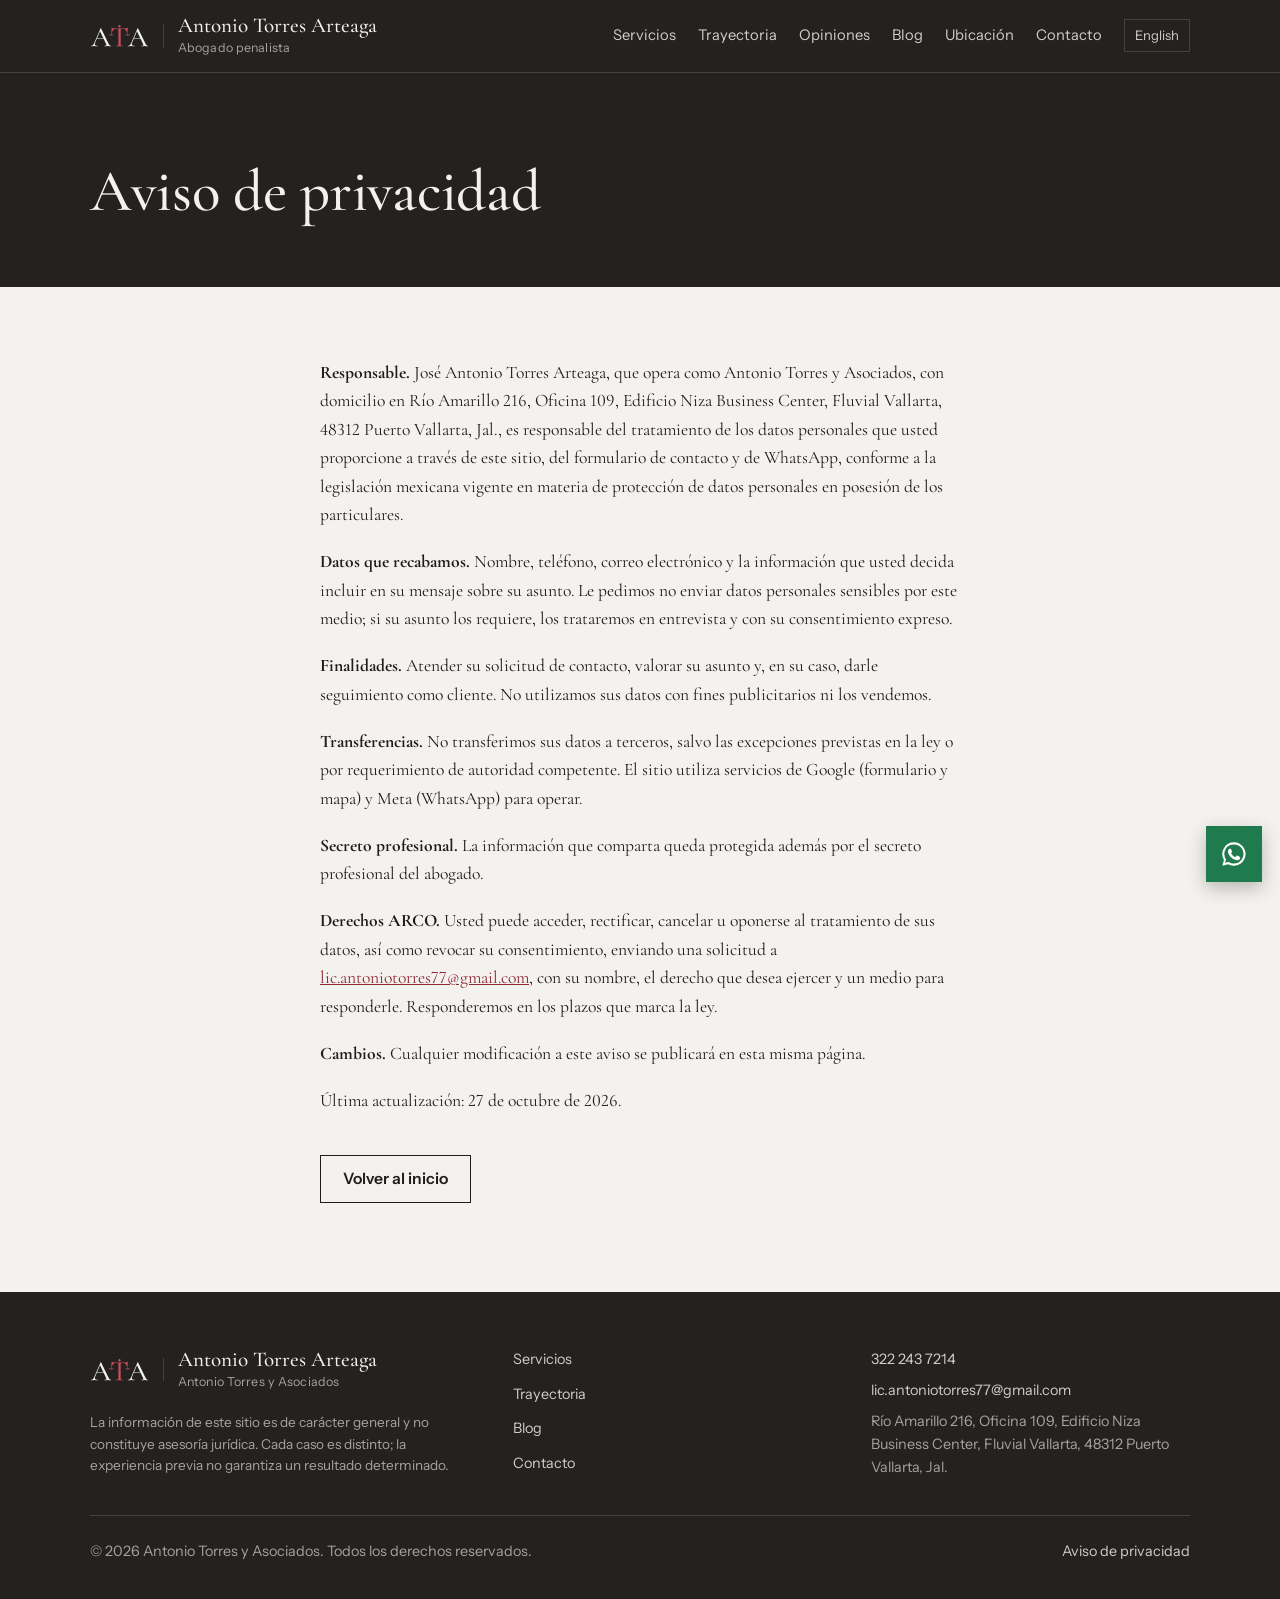
==== aviso-de-privacidad/index.html @ cbaee975 "Publicación desde el panel · 2026-10-27 14:07" ====
<!doctype html>
<html lang="es">
<head>
<meta charset="utf-8">
<meta name="viewport" content="width=device-width,initial-scale=1">
<title>Aviso de privacidad · Antonio Torres Arteaga</title>
<meta name="description" content="Aviso de privacidad · Antonio Torres y Asociados">
<link rel="canonical" href="https://ata.mx/aviso-de-privacidad/">
<link rel="alternate" hreflang="es" href="https://ata.mx/aviso-de-privacidad/">
<link rel="alternate" hreflang="en" href="https://ata.mx/en/privacy/">
<meta property="og:type" content="website">
<meta property="og:title" content="Aviso de privacidad · Antonio Torres Arteaga">
<meta property="og:description" content="Aviso de privacidad · Antonio Torres y Asociados">
<meta property="og:url" content="https://ata.mx/aviso-de-privacidad/">
<meta property="og:locale" content="es_MX">
<meta property="og:site_name" content="Antonio Torres Arteaga">
<meta property="og:image" content="https://ata.mx/assets/img/20261027-132414-2-abogado-antonio-torres-arteaga-retrato-corporati.jpg">
<meta name="twitter:card" content="summary_large_image">
<meta name="theme-color" content="#242221">
<link rel="icon" type="image/png" sizes="32x32" href="[data-uri]">
<link rel="icon" href="/favicon.svg" type="image/svg+xml">
<link rel="apple-touch-icon" href="[data-uri]">
<link rel="preconnect" href="https://fonts.googleapis.com">
<link rel="preconnect" href="https://fonts.gstatic.com" crossorigin>
<link href="https://fonts.googleapis.com/css2?family=Cormorant+Garamond:ital,wght@0,500;0,600;1,500&family=Instrument+Sans:wght@400;500;600&display=swap" rel="stylesheet">
<link rel="stylesheet" href="/assets/site.css?v=31646263">

</head>
<body data-api="https://script.google.com/macros/s/AKfycbz2CCUZjYYO8m5FiT7aGrvQxWlBGZ-uTiWdEAHfwQ2h37PKjHYcOq7zwsGU9koDA2ZB/exec">
<svg width="0" height="0" style="position:absolute" aria-hidden="true">
  <symbol id="i-wa" viewBox="0 0 24 24"><path fill="currentColor" d="M12 2a10 10 0 0 0-8.6 15.1L2 22l5-1.3A10 10 0 1 0 12 2Zm0 18.2c-1.5 0-3-.4-4.3-1.2l-.3-.2-3 .8.8-2.9-.2-.3A8.2 8.2 0 1 1 12 20.2Zm4.5-6.1c-.2-.1-1.5-.7-1.7-.8-.2-.1-.4-.1-.6.1l-.8 1c-.1.2-.3.2-.5.1a6.7 6.7 0 0 1-3.3-2.9c-.3-.4.2-.4.7-1.4.1-.2 0-.3 0-.4l-.8-1.8c-.2-.5-.4-.4-.6-.4h-.5c-.2 0-.4.1-.7.3-.2.3-.9.9-.9 2.2s.9 2.5 1.1 2.7c.1.2 1.8 2.8 4.4 3.9 1.6.7 2.3.8 3.1.6.5-.1 1.5-.6 1.7-1.2.2-.6.2-1.1.2-1.2-.1-.1-.3-.2-.5-.3Z"/></symbol>
  <symbol id="i-tel" viewBox="0 0 24 24"><path fill="none" stroke="currentColor" stroke-width="1.6" d="M6.6 3.5h3l1.5 4-2 1.3a11 11 0 0 0 6.1 6.1l1.3-2 4 1.5v3a2 2 0 0 1-2.2 2A16.5 16.5 0 0 1 4.6 5.7a2 2 0 0 1 2-2.2Z"/></symbol>
</svg>

<a class="skip" href="#main">Saltar al contenido</a>
<header class="top">
  <div class="wrap">
    <a class="brand" href="/"><span class="m"><svg class="mark" viewBox="-3 22.1 207.1 81.4" aria-hidden="true" focusable="false"><path fill="var(--mark-a,#F3F1EE)" d="M70.9 98.8L70.9 98.8Q71.4 98.8 71.4 99.4Q71.4 100 70.9 100L70.9 100Q68 100 65 99.8Q61.9 99.6 59 99.6L59 99.6Q55.8 99.6 53.5 99.8Q51.1 100 48.2 100L48.2 100Q47.8 100 47.8 99.4Q47.8 98.8 48.2 98.8L48.2 98.8Q53.1 98.8 54.2 97.3Q55.3 95.7 53.1 91.1L53.1 91.1L44.8 73.9L20.9 73.9L15.3 86.8Q12.7 92.9 15 95.8Q17.3 98.8 23.6 98.8L23.6 98.8Q24.1 98.8 24.1 99.4Q24.1 100 23.6 100L23.6 100Q20.6 100 18.1 99.8Q15.6 99.6 11.8 99.6L11.8 99.6Q8.1 99.6 5.8 99.8Q3.6 100 0.4 100L0.4 100Q0 100 0 99.4Q0 98.8 0.4 98.8L0.4 98.8Q3.1 98.8 5.1 97.8Q7.1 96.7 8.9 93.9Q10.8 91.1 13 85.9L13 85.9L34.3 36.8Q34.4 36.5 35 36.5Q35.6 36.4 35.7 36.8L35.7 36.8L59.7 86.3Q62.1 91.2 63.9 94Q65.6 96.7 67.3 97.8Q69 98.8 70.9 98.8M21.8 71.7L43.8 71.7L32.2 47.6L21.8 71.7M200.6 98.8L200.6 98.8Q201.1 98.8 201.1 99.4Q201.1 100 200.6 100L200.6 100Q197.7 100 194.7 99.8Q191.6 99.6 188.7 99.6L188.7 99.6Q185.5 99.6 183.2 99.8Q180.8 100 177.9 100L177.9 100Q177.5 100 177.5 99.4Q177.5 98.8 177.9 98.8L177.9 98.8Q182.8 98.8 183.9 97.3Q185 95.7 182.8 91.1L182.8 91.1L174.5 73.9L150.6 73.9L145 86.8Q142.4 92.9 144.7 95.8Q147 98.8 153.3 98.8L153.3 98.8Q153.8 98.8 153.8 99.4Q153.8 100 153.3 100L153.3 100Q150.3 100 147.8 99.8Q145.3 99.6 141.5 99.6L141.5 99.6Q137.8 99.6 135.6 99.8Q133.3 100 130.1 100L130.1 100Q129.7 100 129.7 99.4Q129.7 98.8 130.1 98.8L130.1 98.8Q132.8 98.8 134.8 97.8Q136.8 96.7 138.7 93.9Q140.5 91.1 142.7 85.9L142.7 85.9L164 36.8Q164.1 36.5 164.7 36.5Q165.3 36.4 165.4 36.8L165.4 36.8L189.4 86.3Q191.8 91.2 193.6 94Q195.3 96.7 197 97.8Q198.7 98.8 200.6 98.8M151.5 71.7L173.5 71.7L161.9 47.6L151.5 71.7"/><path fill="var(--mark-t,#C9505B)" d="M88.5 39.5L88.5 39.5Q82.3 39.5 78.8 43Q75.3 46.4 73.6 54L73.6 54Q73.5 54.2 73 54.2Q72.4 54.2 72.4 53.9L72.4 53.9Q72.6 52.6 72.8 50.2Q73.1 47.8 73.3 45Q73.5 42.2 73.7 39.6Q73.8 37 73.8 35.3L73.8 35.3Q73.8 34.8 74.4 34.8Q75 34.8 75 35.3L75 35.3Q75 36.3 76 36.8Q77 37.2 78.3 37.4Q79.6 37.5 80.5 37.5L80.5 37.5Q89.1 37.8 100.6 37.8L100.6 37.8Q107.6 37.8 111.8 37.6Q116 37.5 119.9 37.5L119.9 37.5Q123.3 37.5 125.2 37Q127 36.6 127.5 35L127.5 35Q127.6 34.6 128.2 34.6Q128.7 34.6 128.7 35L128.7 35Q128.5 36.5 128.3 39.2Q128.2 41.9 128.1 44.8Q127.9 47.7 127.8 50.2Q127.7 52.7 127.7 53.9L127.7 53.9Q127.7 54.2 127.2 54.2Q126.6 54.2 126.6 53.9L126.6 53.9Q125.9 46.1 122.6 42.8Q119.3 39.5 112.8 39.5L112.8 39.5Q109.3 39.5 107.5 40Q105.8 40.4 105.3 41.7Q104.7 43 104.7 45.8L104.7 45.8L104.7 91.9Q104.7 94.8 105.3 96.3Q106 97.8 108 98.3Q109.9 98.8 114 98.8L114 98.8Q114.2 98.8 114.2 99.4Q114.2 100 114 100L114 100Q111.3 100 108 99.9Q104.6 99.8 100.6 99.8L100.6 99.8Q96.8 99.8 93.5 99.9Q90.1 100 87.3 100L87.3 100Q87 100 87 99.4Q87 98.8 87.3 98.8L87.3 98.8Q91.2 98.8 93.3 98.3Q95.3 97.8 96 96.3Q96.7 94.8 96.7 91.9L96.7 91.9L96.7 45.6Q96.7 42.9 96.1 41.5Q95.5 40.2 93.7 39.9Q91.9 39.5 88.5 39.5M100.5 25.1l5.2 5.2l-5.2 5.2l-5.2 -5.2ZM71 36.3h1v22.4h-1ZM62.1 58.7L81 58.7Q71.5 66.5 62.1 58.7ZM129 36.3h1v22.4h-1ZM120.1 58.7L139 58.7Q129.6 66.5 120.1 58.7Z"/></svg>
</span><span><b>Antonio Torres Arteaga</b><small>Abogado penalista</small></span></a>
    <button class="menu-btn" type="button" aria-expanded="false" aria-controls="nav">Menú</button>
    <nav class="nav" id="nav" aria-label="Principal">
      <a href="/#servicios">Servicios</a>
      <a href="/#trayectoria">Trayectoria</a>
      <a href="/#opiniones">Opiniones</a>
      <a href="/blog/">Blog</a>
      <a href="/#ubicacion">Ubicación</a>
      <a href="/#contacto">Contacto</a>
      <a class="lang" href="/en/privacy/" hreflang="en" lang="en">English</a>
    </nav>
  </div>
</header>
<main id="main">
<section class="page-head"><div class="wrap"><h1>Aviso de privacidad</h1></div></section>
<div class="article legal-page"><div class="prose">
<p><strong>Responsable.</strong> José Antonio Torres Arteaga, que opera como Antonio Torres y Asociados, con domicilio en Río Amarillo 216, Oficina 109, Edificio Niza Business Center, Fluvial Vallarta, 48312 Puerto Vallarta, Jal., es responsable del tratamiento de los datos personales que usted proporcione a través de este sitio, del formulario de contacto y de WhatsApp, conforme a la legislación mexicana vigente en materia de protección de datos personales en posesión de los particulares.</p>
<p><strong>Datos que recabamos.</strong> Nombre, teléfono, correo electrónico y la información que usted decida incluir en su mensaje sobre su asunto. Le pedimos no enviar datos personales sensibles por este medio; si su asunto los requiere, los trataremos en entrevista y con su consentimiento expreso.</p>
<p><strong>Finalidades.</strong> Atender su solicitud de contacto, valorar su asunto y, en su caso, darle seguimiento como cliente. No utilizamos sus datos con fines publicitarios ni los vendemos.</p>
<p><strong>Transferencias.</strong> No transferimos sus datos a terceros, salvo las excepciones previstas en la ley o por requerimiento de autoridad competente. El sitio utiliza servicios de Google (formulario y mapa) y Meta (WhatsApp) para operar.</p>
<p><strong>Secreto profesional.</strong> La información que comparta queda protegida además por el secreto profesional del abogado.</p>
<p><strong>Derechos ARCO.</strong> Usted puede acceder, rectificar, cancelar u oponerse al tratamiento de sus datos, así como revocar su consentimiento, enviando una solicitud a <a href="mailto:lic.antoniotorres77@gmail.com">lic.antoniotorres77@gmail.com</a>, con su nombre, el derecho que desea ejercer y un medio para responderle. Responderemos en los plazos que marca la ley.</p>
<p><strong>Cambios.</strong> Cualquier modificación a este aviso se publicará en esta misma página.</p>
<p>Última actualización: 27 de octubre de 2026.</p>
</div><p style="margin-top:40px"><a class="btn btn-ghost" href="/">Volver al inicio</a></p></div>

</main>
<footer class="foot">
  <div class="wrap">
    <div class="grid">
      <div>
        <a class="brand" href="/"><span class="m"><svg class="mark" viewBox="-3 22.1 207.1 81.4" aria-hidden="true" focusable="false"><path fill="var(--mark-a,#F3F1EE)" d="M70.9 98.8L70.9 98.8Q71.4 98.8 71.4 99.4Q71.4 100 70.9 100L70.9 100Q68 100 65 99.8Q61.9 99.6 59 99.6L59 99.6Q55.8 99.6 53.5 99.8Q51.1 100 48.2 100L48.2 100Q47.8 100 47.8 99.4Q47.8 98.8 48.2 98.8L48.2 98.8Q53.1 98.8 54.2 97.3Q55.3 95.7 53.1 91.1L53.1 91.1L44.8 73.9L20.9 73.9L15.3 86.8Q12.7 92.9 15 95.8Q17.3 98.8 23.6 98.8L23.6 98.8Q24.1 98.8 24.1 99.4Q24.1 100 23.6 100L23.6 100Q20.6 100 18.1 99.8Q15.6 99.6 11.8 99.6L11.8 99.6Q8.1 99.6 5.8 99.8Q3.6 100 0.4 100L0.4 100Q0 100 0 99.4Q0 98.8 0.4 98.8L0.4 98.8Q3.1 98.8 5.1 97.8Q7.1 96.7 8.9 93.9Q10.8 91.1 13 85.9L13 85.9L34.3 36.8Q34.4 36.5 35 36.5Q35.6 36.4 35.7 36.8L35.7 36.8L59.7 86.3Q62.1 91.2 63.9 94Q65.6 96.7 67.3 97.8Q69 98.8 70.9 98.8M21.8 71.7L43.8 71.7L32.2 47.6L21.8 71.7M200.6 98.8L200.6 98.8Q201.1 98.8 201.1 99.4Q201.1 100 200.6 100L200.6 100Q197.7 100 194.7 99.8Q191.6 99.6 188.7 99.6L188.7 99.6Q185.5 99.6 183.2 99.8Q180.8 100 177.9 100L177.9 100Q177.5 100 177.5 99.4Q177.5 98.8 177.9 98.8L177.9 98.8Q182.8 98.8 183.9 97.3Q185 95.7 182.8 91.1L182.8 91.1L174.5 73.9L150.6 73.9L145 86.8Q142.4 92.9 144.7 95.8Q147 98.8 153.3 98.8L153.3 98.8Q153.8 98.8 153.8 99.4Q153.8 100 153.3 100L153.3 100Q150.3 100 147.8 99.8Q145.3 99.6 141.5 99.6L141.5 99.6Q137.8 99.6 135.6 99.8Q133.3 100 130.1 100L130.1 100Q129.7 100 129.7 99.4Q129.7 98.8 130.1 98.8L130.1 98.8Q132.8 98.8 134.8 97.8Q136.8 96.7 138.7 93.9Q140.5 91.1 142.7 85.9L142.7 85.9L164 36.8Q164.1 36.5 164.7 36.5Q165.3 36.4 165.4 36.8L165.4 36.8L189.4 86.3Q191.8 91.2 193.6 94Q195.3 96.7 197 97.8Q198.7 98.8 200.6 98.8M151.5 71.7L173.5 71.7L161.9 47.6L151.5 71.7"/><path fill="var(--mark-t,#C9505B)" d="M88.5 39.5L88.5 39.5Q82.3 39.5 78.8 43Q75.3 46.4 73.6 54L73.6 54Q73.5 54.2 73 54.2Q72.4 54.2 72.4 53.9L72.4 53.9Q72.6 52.6 72.8 50.2Q73.1 47.8 73.3 45Q73.5 42.2 73.7 39.6Q73.8 37 73.8 35.3L73.8 35.3Q73.8 34.8 74.4 34.8Q75 34.8 75 35.3L75 35.3Q75 36.3 76 36.8Q77 37.2 78.3 37.4Q79.6 37.5 80.5 37.5L80.5 37.5Q89.1 37.8 100.6 37.8L100.6 37.8Q107.6 37.8 111.8 37.6Q116 37.5 119.9 37.5L119.9 37.5Q123.3 37.5 125.2 37Q127 36.6 127.5 35L127.5 35Q127.6 34.6 128.2 34.6Q128.7 34.6 128.7 35L128.7 35Q128.5 36.5 128.3 39.2Q128.2 41.9 128.1 44.8Q127.9 47.7 127.8 50.2Q127.7 52.7 127.7 53.9L127.7 53.9Q127.7 54.2 127.2 54.2Q126.6 54.2 126.6 53.9L126.6 53.9Q125.9 46.1 122.6 42.8Q119.3 39.5 112.8 39.5L112.8 39.5Q109.3 39.5 107.5 40Q105.8 40.4 105.3 41.7Q104.7 43 104.7 45.8L104.7 45.8L104.7 91.9Q104.7 94.8 105.3 96.3Q106 97.8 108 98.3Q109.9 98.8 114 98.8L114 98.8Q114.2 98.8 114.2 99.4Q114.2 100 114 100L114 100Q111.3 100 108 99.9Q104.6 99.8 100.6 99.8L100.6 99.8Q96.8 99.8 93.5 99.9Q90.1 100 87.3 100L87.3 100Q87 100 87 99.4Q87 98.8 87.3 98.8L87.3 98.8Q91.2 98.8 93.3 98.3Q95.3 97.8 96 96.3Q96.7 94.8 96.7 91.9L96.7 91.9L96.7 45.6Q96.7 42.9 96.1 41.5Q95.5 40.2 93.7 39.9Q91.9 39.5 88.5 39.5M100.5 25.1l5.2 5.2l-5.2 5.2l-5.2 -5.2ZM71 36.3h1v22.4h-1ZM62.1 58.7L81 58.7Q71.5 66.5 62.1 58.7ZM129 36.3h1v22.4h-1ZM120.1 58.7L139 58.7Q129.6 66.5 120.1 58.7Z"/></svg>
</span><span><b>Antonio Torres Arteaga</b><small>Antonio Torres y Asociados</small></span></a>
        <p class="disc">La información de este sitio es de carácter general y no constituye asesoría jurídica. Cada caso es distinto; la experiencia previa no garantiza un resultado determinado.</p>
      </div>
      <ul>
        <li><a href="/#servicios">Servicios</a></li>
        <li><a href="/#trayectoria">Trayectoria</a></li>
        <li><a href="/blog/">Blog</a></li>
        <li><a href="/#contacto">Contacto</a></li>
      </ul>
      <ul>
        <li><a href="tel:+523222437214">322 243 7214</a></li>
        <li><a href="mailto:lic.antoniotorres77@gmail.com">lic.antoniotorres77@gmail.com</a></li>
        
        <li>Río Amarillo 216, Oficina 109, Edificio Niza Business Center, Fluvial Vallarta, 48312 Puerto Vallarta, Jal.</li>
      </ul>
    </div>
    <div class="legal">
      <span>© <span data-year>2026</span> Antonio Torres y Asociados. Todos los derechos reservados.</span>
      <a href="/aviso-de-privacidad/">Aviso de privacidad</a>
    </div>
  </div>
</footer>
<a class="wa-float" href="https://wa.me/523222437214?text=Hola%2C%20quisiera%20una%20asesor%C3%ADa%20con%20el%20Mtro.%20Antonio%20Torres." target="_blank" rel="noopener" aria-label="WhatsApp"><svg><use href="#i-wa"/></svg></a>
<script type="application/json" id="t-js">{"invalid":"Escriba su nombre, un teléfono y su mensaje, y acepte el aviso de privacidad.","sending":"Enviando…","ok":"Mensaje recibido. Le contactaremos a la brevedad.","error":"No se pudo enviar el mensaje. Escríbanos por WhatsApp o llámenos.","greeting":"Hola, quisiera una asesoría con el Mtro. Antonio Torres."}</script>
<script src="/assets/site.js?v=31646263" defer></script>
</body>
</html>
---- assets/site.css ----
:root{
  /* PALETA · cambie solo estos valores para recolorear todo el sitio */
  --dark:#242221;
  --dark-2:#2F2C2A;
  --dark-line:#47423F;
  --dark-btn-line:#6F6864;
  --on-dark:#F3F1EE;
  --on-dark-2:#D3CDC8;
  --on-dark-3:#A9A19B;
  --paper:#F4F2EF;
  --paper-2:#E8E4DF;
  --ink:#1F1D1C;
  --mute:#5F5955;
  --rule:#D7D1CB;
  --field:#BDB6B0;
  --white:#FFFFFF;
  --accent:#A3303C;
  --accent-hover:#B53B47;
  --on-accent:#FFFFFF;
  --accent-ink:#8E2833;
  --accent-on-dark:#C9505B;
  --wa:#1F7A4D; --wa-hover:#18653F; --ok:#2D6A3E; --err:#9B2C2C;
  --mark-a:var(--on-dark); --mark-t:var(--accent-on-dark);
  --serif:"Cormorant Garamond",Georgia,"Times New Roman",serif;
  --sans:"Instrument Sans",system-ui,-apple-system,"Segoe UI",sans-serif;
  --wrap:1180px; --gut:clamp(16px,4vw,40px);
}
*,*::before,*::after{box-sizing:border-box;font-variant-numeric:lining-nums}
html{-webkit-text-size-adjust:100%;scroll-behavior:smooth;scroll-padding-top:84px}
body{margin:0;background:var(--paper);color:var(--ink);font:400 17px/1.6 var(--sans);text-rendering:optimizeLegibility;font-variant-numeric:lining-nums}
img{max-width:100%;height:auto;display:block}
a{color:inherit}
:focus-visible{outline:2px solid var(--accent-ink);outline-offset:3px}
.hero :focus-visible,.top :focus-visible,.foot :focus-visible,.foreign :focus-visible,.page-head :focus-visible,.post-cta :focus-visible{outline-color:var(--accent-on-dark)}
.wrap{max-width:var(--wrap);margin:0 auto;padding:0 var(--gut)}
.sr{position:absolute;width:1px;height:1px;overflow:hidden;clip:rect(0 0 0 0);white-space:nowrap}
.skip{position:absolute;left:-999px;top:8px;background:var(--accent);color:var(--dark);padding:8px 14px;z-index:99}
.skip:focus{left:8px}
h1,h2,h3{font-family:var(--serif);font-weight:500;letter-spacing:-.005em;margin:0}
h2{font-size:clamp(2rem,3.6vw,2.9rem);line-height:1.08}
h3{font-size:1.55rem;line-height:1.15}
p{margin:0 0 1em}
.mark{display:block;width:100%;height:auto}

/* Encabezado */
.top{position:sticky;top:0;z-index:40;background:var(--dark);color:var(--on-dark);border-bottom:1px solid var(--dark-line)}
.top .wrap{display:flex;align-items:center;gap:20px;min-height:72px}
.brand{display:flex;align-items:center;gap:12px;text-decoration:none;margin-right:auto}
.brand .m{width:74px;flex:none;padding-right:14px;margin-right:2px;border-right:1px solid var(--dark-line)}
@media (max-width:480px){.brand .m{width:56px;padding-right:10px}.brand b{font-size:1.12rem}.brand small{font-size:.72rem}}
.brand b{display:block;font:500 1.32rem/1.05 var(--serif)}
.brand small{display:block;font-size:.78rem;color:var(--on-dark-3);letter-spacing:.01em;margin-top:2px}
.nav{display:flex;gap:22px;align-items:center}
.nav a{font-size:.92rem;text-decoration:none;color:var(--on-dark-2);padding:6px 0;border-bottom:1px solid transparent}
.nav a:hover{color:var(--on-dark);border-bottom-color:var(--accent-on-dark)}
.nav .lang{border:1px solid var(--dark-line);padding:5px 10px;font-size:.82rem}
.nav .lang:hover{border-color:var(--accent-on-dark)}
.menu-btn{display:none;background:none;border:1px solid var(--dark-line);color:var(--on-dark);font:500 .9rem var(--sans);padding:8px 12px;cursor:pointer}
@media (max-width:960px){
  .menu-btn{display:block}
  .nav{position:absolute;left:0;right:0;top:100%;flex-direction:column;align-items:stretch;gap:0;background:var(--dark);border-bottom:1px solid var(--dark-line);padding:6px var(--gut) 18px;display:none}
  .nav.open{display:flex}
  .nav a{padding:12px 0;border-bottom:1px solid var(--dark-line);font-size:1rem}
  .nav .lang{margin-top:12px;align-self:flex-start}
}

/* Botones */
.btn{display:inline-flex;align-items:center;gap:10px;font:600 .98rem/1 var(--sans);padding:15px 22px;text-decoration:none;border:1px solid transparent;cursor:pointer;transition:background .15s,color .15s,border-color .15s}
.btn svg{width:18px;height:18px;flex:none}
.btn-brass{background:var(--accent);color:var(--on-accent)}
.sec .btn-brass{background:var(--dark);color:var(--on-dark)}
.sec .btn-brass:hover{background:var(--dark-2)}
.btn-brass:hover{background:var(--accent-hover)}
.btn-line{border-color:var(--dark-btn-line);color:var(--on-dark);background:transparent}
.btn-line:hover{border-color:var(--on-dark)}
.btn-dark{background:var(--dark);color:var(--on-dark)}
.btn-dark:hover{background:var(--dark-2)}
.btn-ghost{border-color:var(--ink);color:var(--ink);background:transparent}
.btn-ghost:hover{background:var(--ink);color:var(--on-dark)}

/* Portada */
.hero{background:var(--dark);color:var(--on-dark);padding:clamp(56px,8vw,104px) 0 0;overflow:hidden}
.hero-grid{display:grid;grid-template-columns:minmax(0,1.35fr) minmax(0,.9fr);gap:clamp(32px,5vw,72px);align-items:end}
.hero h1{margin:0}
.hero h1 .name{display:block;font:500 clamp(3rem,7.2vw,6.4rem)/.96 var(--serif);letter-spacing:-.018em}
.hero h1 .role{display:block;margin-top:22px;font:500 1.05rem/1.4 var(--sans);color:var(--on-dark-3);letter-spacing:.01em}
.hero .claim{font:500 clamp(1.45rem,2.3vw,1.95rem)/1.25 var(--serif);color:var(--on-dark);max-width:30ch;margin:34px 0 0;padding-top:28px;border-top:1px solid var(--dark-line)}
.hero .lead{font-size:clamp(1rem,1.4vw,1.1rem);color:var(--on-dark-2);max-width:54ch;margin:16px 0 32px}
.hero .ctas{display:flex;flex-wrap:wrap;gap:12px}
.hero .urgent{margin:22px 0 0;font-size:.92rem;color:var(--on-dark-3);max-width:52ch;padding-left:14px;border-left:2px solid var(--accent-on-dark)}
.portrait{position:relative;align-self:stretch;min-height:420px}
.portrait img{position:absolute;inset:0;width:100%;height:100%;object-fit:cover;object-position:50% 20%;filter:grayscale(.15) contrast(1.02)}
.portrait .ph{position:absolute;inset:0;background:var(--dark-2);display:grid;place-items:center}
.portrait .ph .m{width:64%;max-width:300px}
/* Trayecto: el elemento que distingue la página */
.trayecto{margin-top:clamp(48px,6vw,80px);border-top:1px solid var(--dark-line);padding:30px 0 clamp(44px,5vw,64px)}
.trayecto h2{font-size:1.05rem;font-family:var(--sans);font-weight:500;color:var(--on-dark-3);letter-spacing:.01em;margin-bottom:26px}
.tl{list-style:none;margin:0;padding:0;display:grid;grid-template-columns:repeat(5,1fr);position:relative}
.tl::before{content:"";position:absolute;left:0;right:0;top:34px;height:1px;background:var(--accent-on-dark)}
.tl li{position:relative;padding-right:18px}
.tl .y{display:block;font:500 1.75rem/1 var(--serif);color:var(--on-dark);height:34px}
.tl li::before{content:"";position:absolute;left:0;top:30px;width:9px;height:9px;background:var(--dark);border:1px solid var(--accent-on-dark);transform:rotate(45deg)}
.tl li:last-child::before{background:var(--accent-on-dark)}
.tl .t{display:block;margin-top:22px;font-size:.92rem;line-height:1.45;color:var(--on-dark-2);max-width:22ch}
@media (max-width:860px){
  .hero-grid{grid-template-columns:1fr}
  .portrait{min-height:0;aspect-ratio:4/3;order:-1;display:none}
  .portrait.has-img{display:block}
  .tl{grid-template-columns:1fr;gap:20px;padding-left:28px}
  .tl::before{left:4px;right:auto;top:6px;bottom:6px;width:1px;height:auto}
  .tl li{display:grid;grid-template-columns:64px 1fr;gap:12px;align-items:baseline;padding:0}
  .tl li::before{left:-28px;top:9px}
  .tl .y{height:auto;font-size:1.4rem}
  .tl .t{margin:0;max-width:none}
}

/* Hechos */
.facts{border-bottom:1px solid var(--rule)}
.facts .wrap{display:grid;grid-template-columns:1fr 1fr 1.4fr}
.fact{padding:36px 28px 36px 0;border-right:1px solid var(--rule)}
.fact+.fact{padding-left:28px}
.fact:last-child{border-right:0;padding-right:0}
.fact b{display:block;font:500 2.6rem/1 var(--serif);color:var(--dark);margin-bottom:10px}
.fact span{display:block;color:var(--mute);font-size:.97rem;max-width:34ch}
@media (max-width:760px){.facts .wrap{grid-template-columns:1fr}.fact,.fact+.fact{padding:26px 0;border-right:0;border-bottom:1px solid var(--rule)}.fact:last-child{border-bottom:0}}

/* Secciones */
.sec{padding:clamp(64px,8vw,112px) 0}
.sec-alt{background:var(--paper-2)}
.sec-head{display:grid;grid-template-columns:minmax(0,1fr) minmax(0,1.3fr);gap:clamp(24px,5vw,72px);align-items:end;margin-bottom:clamp(36px,5vw,56px)}
.sec-head p{color:var(--mute);font-size:1.08rem;max-width:52ch;margin:0}
@media (max-width:760px){.sec-head{grid-template-columns:1fr;gap:14px}}

.services{display:grid;grid-template-columns:1fr 1fr;border-top:1px solid var(--ink)}
.service{padding:32px 36px 36px 0;border-bottom:1px solid var(--rule)}
.service:nth-child(even){padding:32px 0 36px 36px;border-left:1px solid var(--rule)}
.service h3{margin-bottom:12px}
.service p{color:var(--mute);margin:0;max-width:48ch}
@media (max-width:760px){.services{grid-template-columns:1fr}.service,.service:nth-child(even){padding:26px 0;border-left:0}}

.about{display:grid;grid-template-columns:minmax(0,.85fr) minmax(0,1.15fr);gap:clamp(32px,6vw,88px)}
.about-photo{background:var(--dark-2);aspect-ratio:4/5;position:relative;overflow:hidden}
.about-photo img{width:100%;height:100%;object-fit:cover}
.about-photo .m{position:absolute;left:50%;top:50%;transform:translate(-50%,-50%);width:62%}
.about h2{margin-bottom:8px}
.about .name{font:500 1.35rem/1.3 var(--serif);color:var(--accent-ink);margin-bottom:26px}
.about .body p{font-size:1.06rem;max-width:62ch}
.edu{margin-top:34px;border-top:1px solid var(--rule)}
.edu h3{font-size:1.2rem;padding:18px 0 6px}
.edu dl{margin:0;display:grid;grid-template-columns:64px 1fr;gap:10px 16px}
.edu dt{font:500 1.2rem/1.4 var(--serif);color:var(--accent-ink)}
.edu dd{margin:0;color:var(--mute)}
.cedula{margin-top:22px;font-size:.92rem;color:var(--mute)}
@media (max-width:860px){.about{grid-template-columns:1fr}.about-photo{max-width:420px}.about-photo.no-img{display:none}}
@media (max-width:600px){.post-card .nocover{aspect-ratio:5/2}}

.team{display:grid;grid-template-columns:repeat(auto-fill,minmax(220px,1fr));gap:28px;margin-top:56px;padding-top:32px;border-top:1px solid var(--rule)}
.team h3{grid-column:1/-1;font-size:1.5rem}
.member img{aspect-ratio:1;object-fit:cover;width:100%;margin-bottom:14px;background:var(--paper-2)}
.member b{display:block;font:500 1.25rem/1.2 var(--serif)}
.member span{color:var(--mute);font-size:.93rem}

.foreign{background:var(--dark);color:var(--on-dark)}
.foreign .wrap{display:grid;grid-template-columns:minmax(0,1fr) minmax(0,1.4fr);gap:clamp(24px,5vw,72px);padding-top:clamp(48px,6vw,80px);padding-bottom:clamp(48px,6vw,80px)}
.foreign p{color:var(--on-dark-2);font-size:1.08rem;max-width:60ch}
.foreign a{color:var(--accent-on-dark)}
@media (max-width:760px){.foreign .wrap{grid-template-columns:1fr}}

.media-list{list-style:none;margin:0;padding:0;border-top:1px solid var(--ink)}
.media-list li{border-bottom:1px solid var(--rule)}
.media-list a{display:grid;grid-template-columns:160px 1fr auto;gap:20px;padding:20px 0;text-decoration:none;align-items:baseline}
.media-list a:hover h3{text-decoration:underline;text-decoration-thickness:1px;text-underline-offset:4px}
.media-list .src{color:var(--accent-ink);font-weight:600;font-size:.92rem}
.media-list h3{font-size:1.3rem}
.media-list time{color:var(--mute);font-size:.88rem}
@media (max-width:640px){.media-list a{grid-template-columns:1fr;gap:4px}}

/* Opiniones */
.rating{display:none;align-items:center;gap:18px;margin-bottom:36px;flex-wrap:wrap}
.rating.on{display:flex}
.rating b{font:500 3.2rem/1 var(--serif)}
.stars{color:var(--accent-ink);letter-spacing:2px;font-size:1.1rem}
.rating small{display:block;color:var(--mute);font-size:.9rem}
.rating .links{margin-left:auto;display:flex;gap:18px;font-size:.93rem}
.quotes{display:grid;grid-template-columns:repeat(auto-fill,minmax(300px,1fr));gap:0 48px}
.quote{margin:0;padding:28px 0;border-top:1px solid var(--rule)}
.quote p{font:400 1.32rem/1.45 var(--serif);margin:0 0 14px}
.quote footer{font-size:.9rem;color:var(--mute);display:flex;gap:10px;align-items:center}
.quote footer img{width:28px;height:28px;border-radius:50%}
.quote .stars{font-size:.9rem}
.g-attr{font-size:.8rem;color:var(--mute);margin-top:18px}

/* Blog */
.posts{display:grid;grid-template-columns:repeat(3,1fr);gap:40px}
.post-card{display:flex;flex-direction:column;text-decoration:none}
.post-card .cover{aspect-ratio:3/2;background:var(--paper-2);margin-bottom:18px;overflow:hidden}
.post-card .cover img{width:100%;height:100%;object-fit:cover;transition:transform .4s}
.post-card .nocover{background:var(--dark);display:flex;align-items:flex-end;padding:22px}
.post-card .nocover span{font:500 italic 1.7rem/1.1 var(--serif);color:var(--accent-on-dark)}
.post-card:hover .cover img{transform:scale(1.03)}
.post-card .cat{font-size:.85rem;color:var(--accent-ink);font-weight:600}
.post-card h3{margin:6px 0 10px;font-size:1.5rem}
.post-card:hover h3{text-decoration:underline;text-decoration-thickness:1px;text-underline-offset:4px}
.post-card p{color:var(--mute);font-size:.97rem;margin:0}
.post-card time{display:block;margin-top:12px;font-size:.86rem;color:var(--mute)}
.more{margin-top:44px}
@media (max-width:900px){.posts{grid-template-columns:1fr 1fr}}
@media (max-width:600px){.posts{grid-template-columns:1fr}}
.cats{display:flex;flex-wrap:wrap;gap:8px;margin-bottom:40px}
.cats button{font:500 .9rem var(--sans);padding:8px 14px;border:1px solid var(--rule);background:transparent;color:var(--ink);cursor:pointer}
.cats button[aria-pressed=true]{background:var(--dark);color:var(--on-dark);border-color:var(--dark)}
.empty{color:var(--mute);font-size:1.05rem}

/* Ubicación */
.loc{display:grid;grid-template-columns:minmax(0,1.5fr) minmax(0,1fr);gap:0;border:1px solid var(--rule);background:var(--white)}
.loc iframe{width:100%;height:100%;min-height:420px;border:0;display:block;filter:grayscale(.35);background:var(--paper-2)}
.loc .info{padding:clamp(24px,4vw,44px)}
.loc dl{margin:0 0 26px}
.loc dt{font-size:.88rem;color:var(--mute);margin-top:18px}
.loc dt:first-child{margin-top:0}
.loc dd{margin:4px 0 0;font:500 1.25rem/1.35 var(--serif)}
@media (max-width:860px){.loc{grid-template-columns:1fr}.loc iframe{min-height:300px}}

/* Contacto */
.contact{display:grid;grid-template-columns:minmax(0,1.4fr) minmax(0,1fr);gap:clamp(32px,6vw,88px)}
form .row{display:grid;grid-template-columns:1fr 1fr;gap:18px}
@media (max-width:600px){form .row{grid-template-columns:1fr}}
.field{display:flex;flex-direction:column;gap:6px;margin-bottom:18px}
.field label{font-size:.9rem;font-weight:500}
.field input,.field select,.field textarea{font:400 1rem/1.4 var(--sans);color:var(--ink);background:var(--white);border:1px solid var(--field);padding:13px 14px;border-radius:0;width:100%}
.field textarea{min-height:140px;resize:vertical}
.field input:focus,.field select:focus,.field textarea:focus{outline:2px solid var(--accent-ink);outline-offset:0;border-color:var(--accent-ink)}
.consent{display:flex;gap:10px;align-items:flex-start;font-size:.93rem;margin:4px 0 22px}
.consent input{margin-top:4px;width:18px;height:18px;accent-color:var(--dark)}
.hp{position:absolute;left:-5000px}
.form-actions{display:flex;flex-wrap:wrap;gap:12px}
.form-msg{margin-top:16px;font-size:.95rem;min-height:1.5em}
.form-msg.ok{color:var(--ok)}.form-msg.err{color:var(--err)}
.channels{border-top:1px solid var(--ink);padding-top:20px}
.channels h3{font-size:1.3rem;margin-bottom:16px}
.channels a{display:flex;justify-content:space-between;gap:16px;padding:16px 0;border-bottom:1px solid var(--rule);text-decoration:none}
.channels a span:first-child{color:var(--mute);font-size:.92rem}
.channels a span:last-child{font:500 1.15rem/1.3 var(--serif);text-align:right;word-break:break-word}
.channels a:hover span:last-child{color:var(--accent-ink)}
@media (max-width:860px){.contact{grid-template-columns:1fr}}

/* Pie */
.foot{background:var(--dark);color:var(--on-dark-3);font-size:.9rem;padding:56px 0 36px}
.foot .grid{display:grid;grid-template-columns:1.2fr 1fr 1fr;gap:40px;padding-bottom:36px;border-bottom:1px solid var(--dark-line)}
.foot .brand b{color:var(--on-dark)}
.foot a{color:var(--on-dark-2);text-decoration:none}
.foot a:hover{color:var(--on-dark);text-decoration:underline}
.foot ul{list-style:none;margin:0;padding:0;display:grid;gap:8px}
.foot .legal{padding-top:24px;display:flex;flex-wrap:wrap;justify-content:space-between;gap:12px}
.foot .disc{max-width:70ch;margin:20px 0 0;color:var(--on-dark-3);font-size:.85rem}
@media (max-width:760px){.foot .grid{grid-template-columns:1fr}}

.wa-float{position:fixed;right:18px;bottom:18px;z-index:50;width:56px;height:56px;display:grid;place-items:center;background:var(--wa);color:#fff;box-shadow:0 6px 18px rgba(0,0,0,.25)}
.wa-float svg{width:28px;height:28px}
.wa-float:hover{background:var(--wa-hover)}

/* Artículo */
.page-head{background:var(--dark);color:var(--on-dark);padding:clamp(48px,7vw,88px) 0 clamp(40px,5vw,64px)}
.page-head h1{font-size:clamp(2.2rem,4.6vw,3.8rem);line-height:1.05;max-width:22ch}
.page-head .meta{margin-top:20px;color:var(--on-dark-3);font-size:.95rem;display:flex;gap:18px;flex-wrap:wrap}
.page-head .meta a{color:var(--accent-on-dark)}
.page-head .crumb{display:inline-block;margin-bottom:22px;color:var(--on-dark-3);font-size:.92rem;text-decoration:none}
.page-head .crumb:hover{color:var(--on-dark)}
.article{max-width:720px;margin:0 auto;padding:clamp(40px,6vw,72px) var(--gut)}
.article .cover{margin:0 0 40px}
.article .cover img{width:100%}
.prose{font:400 1.24rem/1.62 var(--serif);color:var(--ink)}
.prose h2{font-size:2rem;margin:1.6em 0 .5em}
.prose h3{font-size:1.5rem;margin:1.4em 0 .4em}
.prose p{margin:0 0 1.05em}
.prose a{color:var(--accent-ink)}
.prose blockquote{margin:1.4em 0;padding:4px 0 4px 22px;border-left:2px solid var(--accent-ink);color:var(--mute);font-style:italic}
.prose ul,.prose ol{padding-left:1.3em;margin:0 0 1.1em}
.prose li{margin-bottom:.35em}
.prose img{margin:1.4em 0}
.share{display:flex;flex-wrap:wrap;gap:10px;align-items:center;margin:44px 0;padding:22px 0;border-top:1px solid var(--rule);border-bottom:1px solid var(--rule);font-size:.92rem}
.share span{color:var(--mute);margin-right:6px}
.share a,.share button{font:500 .9rem var(--sans);padding:8px 12px;border:1px solid var(--rule);background:none;color:var(--ink);text-decoration:none;cursor:pointer}
.share a:hover,.share button:hover{border-color:var(--ink)}
.author{display:grid;grid-template-columns:72px 1fr;gap:18px;align-items:center}
.author .m,.author img{width:72px;height:72px;object-fit:cover}
.author .m{background:var(--dark);display:flex;align-items:center;padding:9px}
.author b{font:500 1.3rem/1.2 var(--serif);display:block}
.author span{color:var(--mute);font-size:.93rem}
.post-cta{margin-top:44px;padding:32px;background:var(--dark);color:var(--on-dark)}
.post-cta h2{font-size:1.8rem;margin-bottom:8px}
.post-cta p{color:var(--on-dark-2)}
.legal-page .prose{font-size:1.1rem}

@media (prefers-reduced-motion:reduce){*{scroll-behavior:auto!important;transition:none!important;animation:none!important}}
@media print{.top,.wa-float,.foot,.share,.post-cta{display:none}}
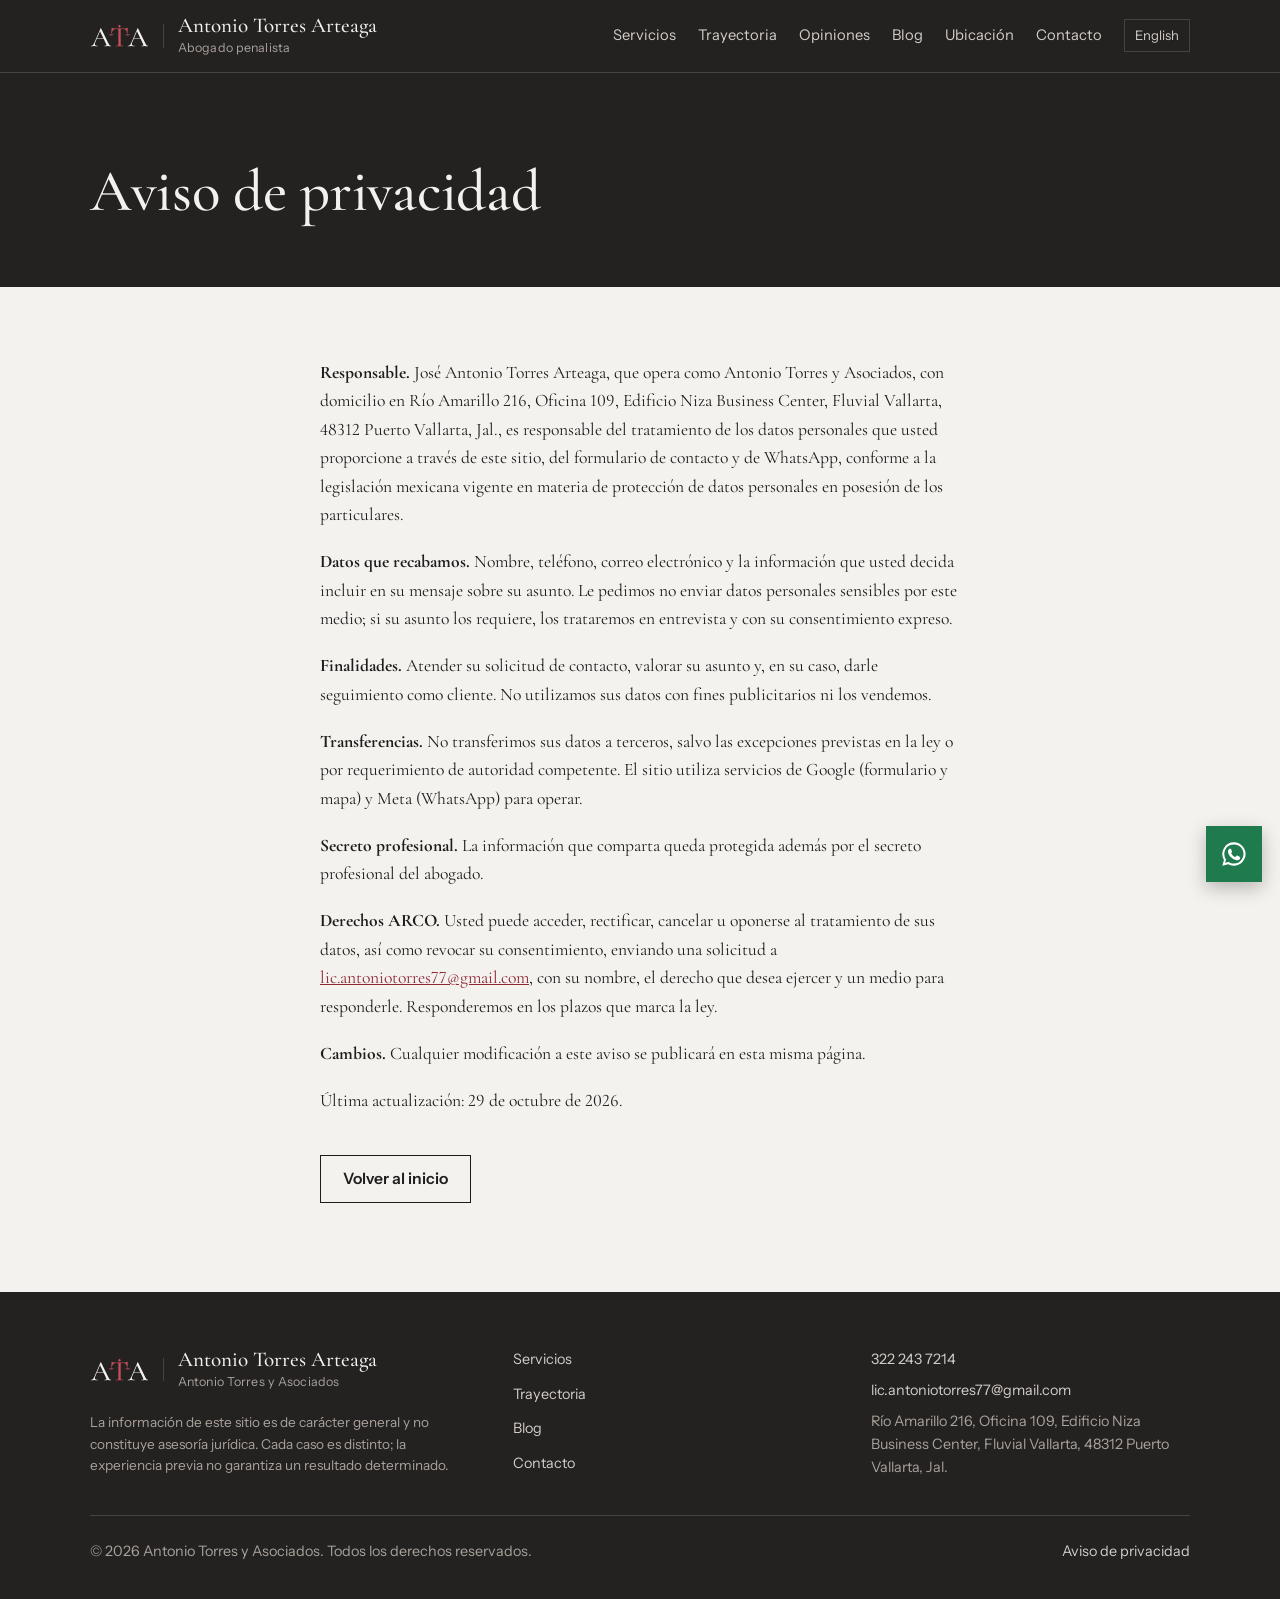
==== commit cf6f7162: "Publicación desde el panel · 2026-10-29 10:29" ====
--- a/aviso-de-privacidad/index.html
+++ b/aviso-de-privacidad/index.html
@@ -23,7 +23,7 @@
 <link rel="preconnect" href="https://fonts.googleapis.com">
 <link rel="preconnect" href="https://fonts.gstatic.com" crossorigin>
 <link href="https://fonts.googleapis.com/css2?family=Cormorant+Garamond:ital,wght@0,500;0,600;1,500&family=Instrument+Sans:wght@400;500;600&display=swap" rel="stylesheet">
-<link rel="stylesheet" href="/assets/site.css?v=31646263">
+<link rel="stylesheet" href="/assets/site.css?v=91338453">
 
 </head>
 <body data-api="https://script.google.com/macros/s/AKfycbz2CCUZjYYO8m5FiT7aGrvQxWlBGZ-uTiWdEAHfwQ2h37PKjHYcOq7zwsGU9koDA2ZB/exec">
@@ -59,7 +59,7 @@
 <p><strong>Secreto profesional.</strong> La información que comparta queda protegida además por el secreto profesional del abogado.</p>
 <p><strong>Derechos ARCO.</strong> Usted puede acceder, rectificar, cancelar u oponerse al tratamiento de sus datos, así como revocar su consentimiento, enviando una solicitud a <a href="mailto:lic.antoniotorres77@gmail.com">lic.antoniotorres77@gmail.com</a>, con su nombre, el derecho que desea ejercer y un medio para responderle. Responderemos en los plazos que marca la ley.</p>
 <p><strong>Cambios.</strong> Cualquier modificación a este aviso se publicará en esta misma página.</p>
-<p>Última actualización: 27 de octubre de 2026.</p>
+<p>Última actualización: 29 de octubre de 2026.</p>
 </div><p style="margin-top:40px"><a class="btn btn-ghost" href="/">Volver al inicio</a></p></div>
 
 </main>
@@ -92,6 +92,6 @@
 </footer>
 <a class="wa-float" href="https://wa.me/523222437214?text=Hola%2C%20quisiera%20una%20asesor%C3%ADa%20con%20el%20Mtro.%20Antonio%20Torres." target="_blank" rel="noopener" aria-label="WhatsApp"><svg><use href="#i-wa"/></svg></a>
 <script type="application/json" id="t-js">{"invalid":"Escriba su nombre, un teléfono y su mensaje, y acepte el aviso de privacidad.","sending":"Enviando…","ok":"Mensaje recibido. Le contactaremos a la brevedad.","error":"No se pudo enviar el mensaje. Escríbanos por WhatsApp o llámenos.","greeting":"Hola, quisiera una asesoría con el Mtro. Antonio Torres."}</script>
-<script src="/assets/site.js?v=31646263" defer></script>
+<script src="/assets/site.js?v=91338453" defer></script>
 </body>
 </html>
